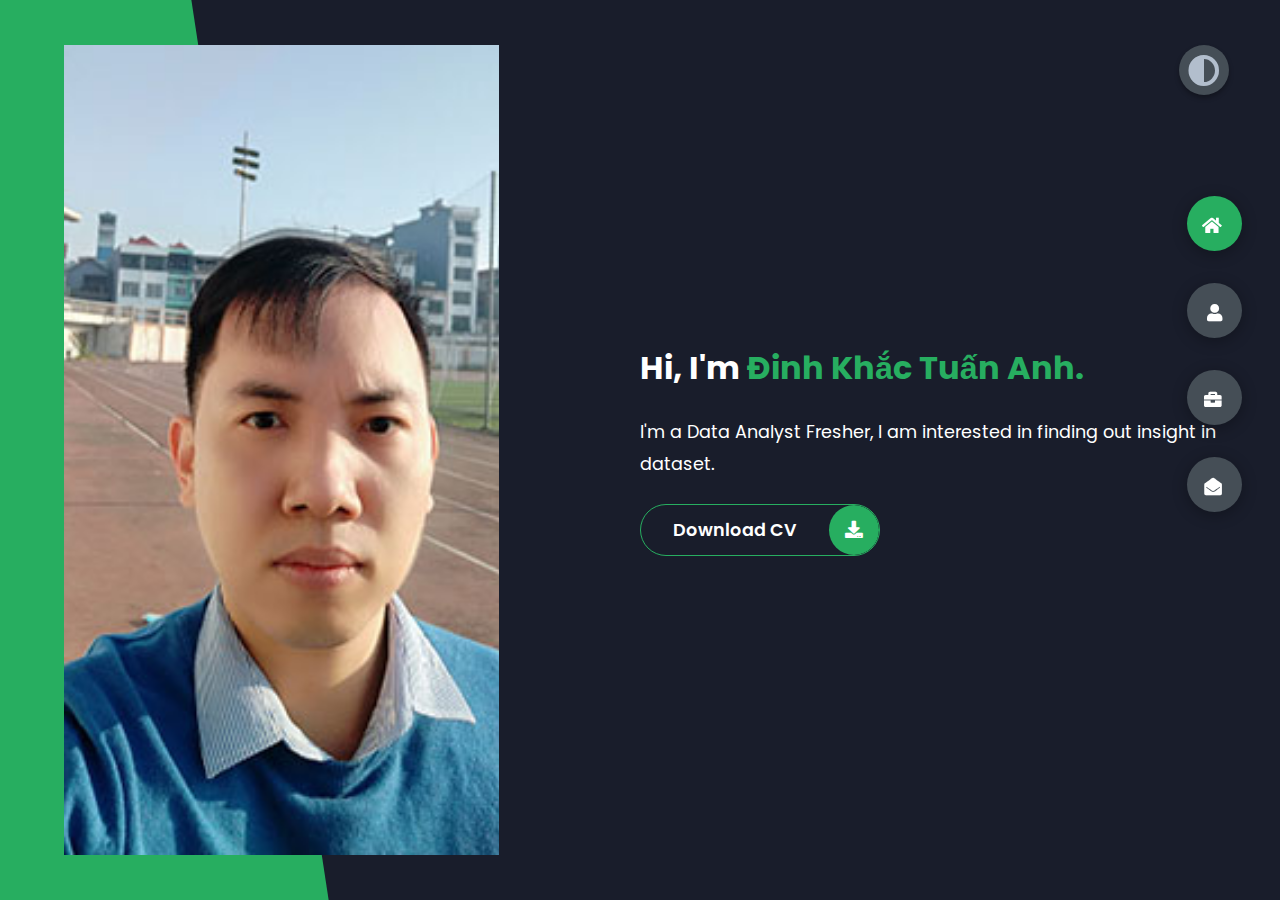
==== index.html @ 90bd2630 "02-07" ====
<!DOCTYPE html>
<html lang="en">
<head>
    <meta charset="UTF-8">
    <meta http-equiv="X-UA-Compatible" content="IE=edge">
    <meta name="viewport" content="width=device-width, initial-scale=1.0">
    <title>dktuananh</title>
    <link href="img/logo-dktuananh.png" rel="icon">
    <link rel="stylesheet" href="styles/styles.css">
    <link rel="preconnect" href="https://fonts.googleapis.com">
    <link rel="preconnect" href="https://fonts.gstatic.com" crossorigin>
    <link rel="stylesheet" href="https://cdnjs.cloudflare.com/ajax/libs/font-awesome/5.15.4/css/all.min.css" integrity="sha512-1ycn6IcaQQ40/MKBW2W4Rhis/DbILU74C1vSrLJxCq57o941Ym01SwNsOMqvEBFlcgUa6xLiPY/NS5R+E6ztJQ==" crossorigin="anonymous" referrerpolicy="no-referrer" />
    <link href="https://fonts.googleapis.com/css2?family=Poppins:wght@400;500;600;700;800&display=swap" rel="stylesheet">
</head>
<body class="main-content">
    <header class="container header active" id="home">
        <div class="header-content">
            <div class="left-header">
                <div class="h-shape"></div>
                <div class="image">
                    <img src="img/hero.jpg" alt="">
                </div>
            </div>
            <div class="right-header">
                <h1 class="name">
                    Hi, I'm <span>Đinh Khắc Tuấn Anh.</span>
                </h1>
                <p>
                    I'm a Data Analyst Fresher, I am interested in finding out insight in dataset.
                </p>
                <div class="btn-con">
                    <a href="" class="main-btn">
                        <span class="btn-text">Download CV</span>
                        <span class="btn-icon"><i class="fas fa-download"></i></span>
                    </a>
                </div>
            </div>
        </div>
    </header>
    <main>
        <section class="container about" id="about">
            <div class="main-title">
                <h2>About <span>me</span></h2>
            </div>

            <p style="font-size:160%;">
                I am motivated by the belief that data can be used to make better decisions.
            </p>
            <p style="font-size:160%;">
                I wants to be able to make it easier for people to understand data and use data efficiently.
            </p>

            <div class="about-stats">
                <h3 class="stat-title">My Skills</h3>
                <div class="progress-bars">
                    <div class="progress-bar">
                        <h4 class="prog-title">Python</h4>
                        <div class="prog-p">
                            <p> - Data Visualization</p>
                            <p> - Data Modeling</p>
                            <p> - Data Scraping</p>
                        </div>
                    </div>
                    <div class="progress-bar">
                        <p class="prog-title">SQL</p>
                        <div class="prog-p">
                            <p> - Create a database </p>
                            <p> - Query for data analysis and extraction </p>
                        </div>
                    </div>
                    <div class="progress-bar">
                        <p class="prog-title">Excel</p>
                        <div class="prog-p">
                            <p> - Privot Table </p>
                            <p> - Power Query </p>
                            <p> - VBA </p>
                        </div>
                    </div>
                    <div class="progress-bar">
                        <p class="prog-title">Google Spreadsheet</p>
                        <div class="prog-p">
                            <p> - Google script </p>
                            <p> - Analysis of financial ratios </p>
                        </div>
                    </div>
                    <div class="progress-bar">
                        <p class="prog-title">Power BI, Tableau</p>
                        <div class="prog-p">
                            <p> - Import data, Data modeling </p>
                            <p> - Calculate measure </p>
                            <p> - Create Dashboard </p>
                        </div>
                    </div>
                </div>
            </div>
            <h4 class="stat-title">Education</h4>
            <div class="timeline">
                <div class="timeline-item">
                    <div class="tl-icon">
                        <i class="fas fa-briefcase"></i>
                    </div>
                    <p class="tl-duration">2011 - 2015</p>
                    <h5>Bachelor’s degree in Finance - Banking<span> - VNU University of Economics & Business</span></h5>
                </div>

            </div>
            <h4 class="stat-title">My Timeline</h4>
            <div class="timeline">
                <div class="timeline-item">
                    <div class="tl-icon">
                        <i class="fas fa-briefcase"></i>
                    </div>
                    <p class="tl-duration">2018 - present</p>
                    <h5>Staff – Unemployment Insurance<span> - Ha Noi Department of Center of Employment Service</span></h5>
                    <p>
                        Procedure for dossiers of application for benefit for unemployment insurance.
                    </p>
                </div>
                <div class="timeline-item">
                    <div class="tl-icon">
                        <i class="fas fa-briefcase"></i>
                    </div>
                    <p class="tl-duration">2016 - 2018</p>
                    <h5>Staff – Social Protection<span> - Office Labour, War Invalids and Social Affairs at Hoai Duc District.</span></h5>
                    <p>
                        Phụ trách thẩm định hồ sơ Bảo trợ xã hội.
                    </p>
                </div>

            </div>
        </section>
        <section class="container" id="portfolio">
            <div class="main-title">
                <h2>My <span>Portfolio</span></h2>
            </div>
            <p class="port-text">
                Here is some of my project that I've done.
            </p>
            <div class="portfolios">
                <div class="portfolio-item">
                    <div class="image">
                        <img src="https://raw.githubusercontent.com/dktuananh/Power-BI/main/Comparative Analysis Dashboard/comparative-analysis-dashboard.JPG" alt="">
                    </div>
                    <div class="hover-items">
                        <a href="comparative-analysis-dashboard.html" title="More Details" target="_blank" rel="noopener noreferrer"><h2>Comparative Analysis Dashboard)</h2></a>
                    </div>
                </div>
                <div class="portfolio-item">
                    <div class="image">
                        <img src="https://raw.githubusercontent.com/dktuananh/house-price-prediction/main/house-price.jpg" alt="">
                    </div>
                    <div class="hover-items">
                        <a href="house-price-prediction.html" title="More Details" target="_blank" rel="noopener noreferrer"><h2>House Price Prediction (Python)</h2></a>
                    </div>
                </div>
                <div class="portfolio-item">
                    <div class="image">
                        <img src="img/financial complaint.JPG" alt="">
                    </div>
                    <div class="hover-items">
                        <a href="https://public.tableau.com/app/profile/tuan.anh6869/viz/FianancialComplaint/FinancialComplant?publish=yes" title="More Details" target="_blank" rel="noopener noreferrer"><h2>Financial Complaintt (Tabeleau)</h2></a>
                    </div>
                </div>
                <div class="portfolio-item">
                    <div class="image">
                        <img src="https://raw.githubusercontent.com/dktuananh/sales-reporting/main/sales-report-5.JPG" alt="">
                    </div>
                    <div class="hover-items">
                        <a href="sales-report.html" title="More Details" target="_blank" rel="noopener noreferrer"><h2>Sales report (Python)</h2></a>
                    </div>
                </div>
                <div class="portfolio-item">
                    <div class="image">
                        <img src="https://raw.githubusercontent.com/dktuananh/sql/main/data-analysis/Diagram.JPG" alt="">
                    </div>
                    <div class="hover-items">
                        <a href="https://github.com/dktuananh/sql/tree/main/data-analysis" title="More Details" target="_blank" rel="noopener noreferrer"><h2>Data Analysis (SQL)</h2></a>
                    </div>
                </div>
                <div class="portfolio-item">
                    <div class="image">
                        <img src="https://raw.githubusercontent.com/dktuananh/sql/main/thuexe/car-rental.JPG" alt="">
                    </div>
                    <div class="hover-items">
                        <a href="https://github.com/dktuananh/sql/tree/main/thuexe" title="More Details" target="_blank" rel="noopener noreferrer"><h2>Car Rental (SQL)</h2></a>
                    </div>
                </div>

            </div>
        </section>

        <section class="container contact" id="contact">
            <div class="contact-container">
                <div class="main-title">
                    <h2>Contact <span>Me</span><span class="bg-text"></span></h2>
                </div>
                <div class="contact-content-con">
                    <div class="left-contact">
                        <div class="contact-info">
                            <div class="contact-item">
                                <div class="icon">
                                    <i class="fas fa-map-marker-alt"></i>
                                    <span>Location</span>
                                </div>
                                <p>
                                    : Hoai Duc, Ha Noi, Viet Nam
                                </p>
                            </div>
                            <div class="contact-item">
                                <div class="icon">
                                    <i class="fas fa-envelope"></i>
                                    <span>Email</span>
                                </div>
                                <p>
                                    <span>: dk.tuananh@gmail.com</span>
                                </p>
                            </div>
                            <div class="contact-item">
                                <div class="icon">
                                    <i class="fas fa-user-graduate"></i>
                                    <span>Education</span>
                                </div>
                                <p>
                                    <span>: VNU Economic and Bussiness University</span>
                                </p>
                            </div>
                            <div class="contact-item">
                                <div class="icon">
                                    <i class="fas fa-mobile"></i>
                                    <span>Mobile Number</span>
                                </div>
                                <p>
                                    <span>: (+84)374548903</span>
                                </p>
                            </div>
                            <div class="contact-item">
                                <div class="icon">
                                    <i class="fas fa-language"></i>
                                    <span>Languages</span>
                                </div>
                                <p>
                                    <span>: Vietnamese, English</span>
                                </p>
                            </div>
                        </div>
                        <div class="contact-icons">
                            <div class="contact-icon">
                                <a href="www.facebook.com" target="_blank">
                                    <i class="fab fa-facebook-f"></i>
                                </a>
                                <a href="#" target="_blank">
                                    <i class="fab fa-twitter"></i>
                                </a>
                                <a href="#" target="_blank">
                                    <i class="fab fa-github"></i>
                                </a>
                                <a href="#" target="_blank">
                                    <i class="fab fa-youtube"></i>
                                </a>
                            </div>
                        </div>
                    </div>

                </div>
            </div>
        </section>
    </main>

    <div class="controls">
        <div class="control active-btn" data-id="home" >
            <div class="icon">
                <i class="fas fa-home"></i>
            </div>
            <span>HOME</span>
        </div>
        <div class="control" data-id="about">
            <div class="icon">
                <i class="fas fa-user"></i>
            </div>
            <span>ABOUT</span>
        </div>
        <div class="control" data-id="portfolio">
            <div class="icon">
                <i class="fas fa-briefcase"></i>
            </div>
            <span>PORTFOLIO</span>
        </div>
        <div class="control" data-id="contact">
            <div class="icon">
                <i class="fas fa-envelope-open"></i>
            </div>
            <span>CONTACT</span>
        </div>
    </div>
    <div class="theme-btn">
        <i class="fas fa-adjust"></i>
    </div>
    <script src="app.js"></script>
</body>
</html>
---- styles/styles.css ----
* {
  margin: 0;
  padding: 0;
  box-sizing: border-box;
  list-style: none;
}

:root {
  --color-primary: #191d2b;
  --color-secondary: #27AE60;
  --color-white: #FFFFFF;
  --color-black: #000;
  --color-grey0: #f8f8f8;
  --color-grey-1: #dbe1e8;
  --color-grey-2: #b2becd;
  --color-grey-3: #6c7983;
  --color-grey-4: #454e56;
  --color-grey-5: #2a2e35;
  --color-grey-6: #12181b;
  --br-sm-2: 14px;
  --box-shadow-1: 0 3px 15px rgba(0,0,0,.3);
}

.light-mode {
  --color-primary: #FFFFFF;
  --color-secondary: #F56692;
  --color-white: #454e56;
  --color-black: #000;
  --color-grey0: #f8f8f8;
  --color-grey-1: #6c7983;
  --color-grey-2: #6c7983;
  --color-grey-3: #6c7983;
  --color-grey-4: #454e56;
  --color-grey-5: #f8f8f8;
  --color-grey-6: #12181b;
}

body {
  background-color: var(--color-primary);
  font-family: "Poppins", sans-serif;
  font-size: 1.1rem;
  color: var(--color-white);
  transition: all 0.4s ease-in-out;
}

a {
  display: inline-block;
  text-decoration: none;
  color: inherit;
  font-family: inherit;
}

header {
  min-height: 100vh;
  color: var(--color-white);
  overflow: hidden;
  padding: 0 !important;
}

section {
  min-height: 100vh;
  width: 100%;
  position: absolute;
  left: 0;
  top: 0;
  padding: 3rem 18rem;
}

.container {
  display: none;
  transform: translateY(-100%) scale(0);
  transition: all 0.4s ease-in-out;
  background-color: var(--color-primary);
}
/* Three image containers (use 25% for four, and 50% for two, etc) */
.column {
  float: left;
  width: 50%;
  padding: 5px;
}

/* Clear floats after image containers */
.row::after {
  content: "";
  clear: both;
  display: table;
}

.active {
  display: block;
  animation: appear 1s ease-in-out;
  transform: translateY(0) scaleY(1);
}
@keyframes appear {
  0% {
    transform: translateY(-100%) scaleY(0);
  }
  100% {
    transform: translateY(0) scaleY(1);
  }
}


.controls {
    position: fixed;
    top: 20%;
    right: 3%;
    display: flex;
    flex-direction: column;
    align-items: flex-end;
}
.controls .control {
    padding: 1rem;
    background-color: var(--color-grey-4);
    width: 55px;
    height: 55px;
    border-radius: 50%;
    margin: 1rem 0;
    border-radius: 50px;
    text-align: center;
    box-shadow: var(--box-shadow-1);
    overflow: hidden;
    transition: all 0.3s ease-in-out;
}

.controls .active-btn {
  background-color: var(--color-secondary);
  transition: all 0.4s ease-in-out;
}

.controls .control .icon{
    cursor: pointer;
    display: inline-block;
    height: 60px;
    width: 60px;
    float: right;
    border-radius: 50px;
    line-height: 60px;
}

.controls .control .icon i {
    color: #FFFFFF;
    line-height: 60px;
    float: right;
    border-radius: 50px;
    margin-right: 0.2rem;
    line-height: 1.8rem;
}

.controls .control span{
    color: #FFFFFF;
    font-size: 18px;
    font-weight: 500;
    line-height: 1.8rem;
}

.controls .control:hover, .controls.control:active{
    width: 200px;
    transition: all 0.3s ease-out;
}


.theme-btn {
  top: 5%;
  right: 4%;
  width: 50px;
  height: 50px;
  border-radius: 50%;
  background-color: var(--color-grey-4);
  cursor: pointer;
  position: fixed;
  display: flex;
  justify-content: center;
  align-items: center;
  box-shadow: 0 3px 5px rgba(0, 0, 0, 0.3);
  transition: all 0.1s ease-in-out;
}
.theme-btn:active {
  transform: translateY(-3px);
}
.theme-btn i {
  font-size: 2rem;
  color: var(--color-grey-2);
  pointer-events: none;
}

/*Header-content*/
.header-content {
  display: grid;
  grid-template-columns: repeat(2, 1fr);
  min-height: 100vh;
}
.header-content .left-header {
  display: flex;
  align-items: center;
  position: relative;
}
.header-content .left-header .h-shape {
  transition: all 0.4s ease-in-out;
  width: 65%;
  height: 100%;
  background-color: var(--color-secondary);
  position: absolute;
  left: 0;
  top: 0;
  z-index: -1;
  clip-path: polygon(0 0, 46% 0, 79% 100%, 0% 100%);
}
.header-content .left-header .image {
  border-radius: var(--br-sm-2);
  height: 90%;
  width: 68%;
  margin-left: 4rem;
  background-color: var(--color-white);
  transition: all 0.4s ease-in-out;
}
.header-content .left-header .image img {
  width: 100%;
  height: 100%;
  object-fit: cover;
  transition: all 0.4s ease-in-out;
  filter: grayscale(0);
}
.header-content .left-header .image img:hover {
  filter: grayscale(0);
}
.header-content .right-header {
  display: flex;
  flex-direction: column;
  justify-content: center;
  padding-right: 1rem;
}
.header-content .right-header .name {
  font-size: 2rem;
}
.header-content .right-header .name span {
  color: var(--color-secondary);
}
.header-content .right-header p {
  margin: 1.5rem 0;
  line-height: 2rem;
}

/*About*/
.about-container {
  display: grid;
  grid-template-columns: repeat(2, 1fr);
  padding-top: 3.5rem;
  padding-bottom: 2rem;
  text-align: center;
}
.about-container .right-about {
  display: grid;
  grid-template-columns: repeat(2, 1fr);
  grid-gap: 2rem;
}
.about-container .right-about .about-item {
  border: 1px solid var(--color-grey-5);
  border-radius: 5px;
  transition: all 0.4s ease-in-out;
  box-shadow: 1px 2px 15px rgba(0, 0, 0, 0.1);
}
.about-container .right-about .about-item:hover {
  cursor: default;
  transform: translateY(-5px);
  border: 1px solid var(--color-secondary);
  box-shadow: 1px 4px 15px rgba(0, 0, 0, 0.32);
}
.about-container .right-about .about-item .abt-text {
  padding: 1.5rem;
  display: flex;
  flex-direction: column;
}
.about-container .right-about .about-item .abt-text .large-text {
  font-size: 3rem;
  font-weight: 700;
  color: var(--color-secondary);
}
.about-container .right-about .about-item .abt-text .small-text {
  padding-left: 3rem;
  position: relative;
  text-transform: uppercase;
  font-size: 1.2rem;
  color: var(--color-grey-1);
  letter-spacing: 2px;
}
.about-container .right-about .about-item .abt-text .small-text::before {
  content: "";
  position: absolute;
  left: 0;
  top: 15px;
  width: 2rem;
  height: 2px;
  background-color: var(--color-grey-5);
}
.about-container .left-about {
  padding-right: 1rem;
}
.about-container .left-about p {
  line-height: 1rem;
  padding: 1rem;
  color: var(--color-grey-1);
}
.about-container .left-about h4 {
  font-size: 2rem;
  text-transform: uppercase;
}

.about-stats {
  padding-bottom: 4rem;
}
.about-stats .progress-bars {
  display: grid;
  grid-template-columns: repeat(2, 1fr);
  grid-gap: 2rem;
}
.about-stats .progress-bars .progress-bar {
  display: flex;
  flex-direction: column;
}
.about-stats .progress-bars .progress-bar .prog-title {
  text-transform: uppercase;
  font-weight: 1000;
  font-size: 2rem;
}
.about-stats .progress-bars .progress-bar .prog-p {
  font-size: 1.5rem;
  margin-left: 5rem;
  text-align: left;
}
.about-stats .progress-bars .progress-bar .progress-con {
  display: flex;
  align-items: center;
}
.about-stats .progress-bars .progress-bar .progress-con .prog-text {
  color: var(--color-grey-2);
}
.about-stats .progress-bars .progress-bar .progress-con .progress {
  width: 100%;
  height: 0.45rem;
  background-color: var(--color-grey-4);
  margin-left: 1rem;
  position: relative;
}
.about-stats .progress-bars .progress-bar .progress-con .progress span {
  position: absolute;
  top: 0;
  left: 0;
  height: 100%;
  background-color: var(--color-secondary);
  transition: all 0.4s ease-in-out;
  width: 60%;
}
.about-stats .progress-bars .progress-bar .progress-con .progress .html {
  width: 80%;
}
.about-stats .progress-bars .progress-bar .progress-con .progress .css {
  width: 95%;
}
.about-stats .progress-bars .progress-bar .progress-con .progress .js {
  width: 75%;
}
.about-stats .progress-bars .progress-bar .progress-con .progress .react {
  width: 60%;
}
.about-stats .progress-bars .progress-bar .progress-con .progress .node {
  width: 87%;
}
.about-stats .progress-bars .progress-bar .progress-con .progress .python {
  width: 70%;
}

.stat-title {
  text-transform: uppercase;
  font-size: 2.4rem;
  text-align: center;
  padding: 3.5rem 0;
  position: relative;
}
.stat-title::before {
  content: "";
  position: absolute;
  left: 50%;
  top: 0;
  width: 40%;
  height: 1px;
  background-color: var(--color-grey-5);
  transform: translateX(-50%);
}

/*Timeline*/
.timeline {
  display: grid;
  grid-template-columns: repeat(2, 1fr);
  grid-gap: 2rem;
  padding-bottom: 3rem;
  padding-left: 3rem;
  padding-right: 3rem;
}
.timeline .timeline-item {
  position: relative;
  padding-left: 3rem;
  border-left: 1px solid var(--color-grey-5);
}
.timeline .timeline-item .tl-icon {
  position: absolute;
  left: -27px;
  top: 0;
  background-color: var(--color-secondary);
  width: 50px;
  height: 50px;
  border-radius: 50%;
  display: flex;
  align-items: center;
  justify-content: center;
}
.timeline .timeline-item .tl-icon i {
  font-size: 1.3rem;
}
.timeline .timeline-item .tl-duration {
  padding: 0.2rem 0.6rem;
  background-color: var(--color-grey-5);
  border-radius: 15px;
  display: inline-block;
  font-size: 1rem;
  text-transform: uppercase;
  font-weight: 500;
}
.timeline .timeline-item h5 {
  padding: 1rem 0;
  text-transform: uppercase;
  font-size: 1.3rem;
  font-weight: 600;
}
.timeline .timeline-item h5 span {
  color: var(--color-grey-2);
  font-weight: 500;
  font-size: 1.2rem;
}
.timeline .timeline-item p {
  color: var(--color-grey-2);
}

.port-text {
  padding: 2rem 0;
  text-align: center;
}

.portfolios {
  display: grid;
  grid-template-columns: repeat(3, 1fr);
  grid-gap: 2rem;
  margin-top: 3rem;
}
.portfolios .portfolio-item {
  position: relative;
  border-radius: 15px;
}
.portfolios .portfolio-item img {
  width: 100%;
  height: 300px;
  object-fit: cover;
  border-radius: 15px;
}
.portfolios .portfolio-item .hover-items {
  width: 100%;
  height: 100%;
  background-color: var(--color-secondary);
  position: absolute;
  left: 0;
  top: 0;
  border-radius: 15px;
  display: flex;
  justify-content: center;
  align-items: center;
  flex-direction: column;
  text-align: center;
  opacity: 0;
  transform: scale(0);
  transition: all 0.4s ease-in-out;
}
.portfolios .portfolio-item .hover-items h3 {
  font-size: 1.5rem;
  color: var(--color-white);
  margin-bottom: 1.5rem;
}
.portfolios .portfolio-item .hover-items .icons {
  display: flex;
  justify-content: center;
  align-items: center;
}
.portfolios .portfolio-item .hover-items .icons .icon {
  background-color: var(--color-primary);
  border-radius: 50%;
  width: 50px;
  height: 50px;
  display: flex;
  align-items: center;
  justify-content: center;
  margin: 0 1rem;
  cursor: pointer;
  transition: all 0.4s ease-in-out;
}
.portfolios .portfolio-item .hover-items .icons .icon i {
  font-size: 1.5rem;
  color: var(--color-white);
  margin: 0 1rem;
}
.portfolios .portfolio-item .hover-items .icons .icon:hover {
  background-color: var(--color-white);
}
.portfolios .portfolio-item .hover-items .icons .icon:hover i {
  color: var(--color-primary);
}

.portfolio-item:hover .hover-items {
  opacity: 1;
  transform: scale(1);
}

.contact-content-con {
  display: flex;
  padding-top: 3.5rem;
}
.contact-content-con .left-contact {
  flex: 3;
  margin-left: 2rem;
  margin-right: 2rem;
}
.contact-content-con .left-contact h4 {
  margin-top: 1rem;
  font-size: 2rem;
  text-transform: uppercase;
}
.contact-content-con .left-contact p {
  margin: 1rem 0;
  line-height: 2rem;
}
.contact-content-con .left-contact .contact-info .contact-item {
  display: flex;
  align-items: center;
  justify-content: space-between;
}
.contact-content-con .left-contact .contact-info .contact-item p {
  margin: 0.3rem 0 !important;
  padding: 0 !important;

}
.contact-content-con .left-contact .contact-info .contact-item .icon {
  display: grid;
  grid-template-columns: 40px 1fr;
}
.contact-content-con .left-contact .contact-info .contact-item .icon i {
    display: flex;
    align-items: center;
    font-size: 1.3rem;
}
.contact-content-con .left-contact .contact-icon {
  display: flex;
  margin-top: 2rem;
  justify-content: center;
}
.contact-content-con .left-contact .contact-icon a {
  display: flex;
  align-items: center;
  color: var(--color-white);
  background-color: var(--color-grey-5);
  cursor: pointer;
  justify-content: center;
  width: 50px;
  height: 50px;
  border-radius: 50%;
  margin: 0 0.4rem;
  transition: all 0.4s ease-in-out;
}
.contact-content-con .left-contact .contact-icon a:hover {
  background-color: var(--color-secondary);
}
.contact-content-con .left-contact .contact-icon a:hover i {
  color: var(--color-primary);
}
.contact-content-con .left-contact .contact-icon a i {
  display: flex;
  align-items: center;
  justify-content: center;
  font-size: 1.3rem;
}
.contact-content-con .right-contact {
  flex: 3;
  margin-left: 3rem;
}
.contact-content-con .right-contact .input-control {
  margin: 1.5rem 0;
}
.contact-content-con .right-contact .input-control input, .contact-content-con .right-contact .input-control textarea {
  border-radius: 30px;
  font-weight: inherit;
  font-size: inherit;
  font-family: inherit;
  padding: 0.8rem 1.1rem;
  outline: none;
  border: none;
  background-color: var(--color-grey-5);
  width: 100%;
  color: var(--color-white);
  resize: none;
}
.contact-content-con .right-contact .i-c-2 {
  display: flex;
}
.contact-content-con .right-contact .i-c-2 :last-child {
  margin-left: 1.5rem;
}
.contact-content-con .right-contact .submit-btn {
  display: flex;
  justify-content: flex-start;
}

/*Independed components*/
.btn-con {
  display: flex;
  align-self: flex-start;
}

.main-btn {
  border-radius: 30px;
  color: inherit;
  font-weight: 600;
  position: relative;
  border: 1px solid var(--color-secondary);
  display: flex;
  align-self: flex-start;
  align-items: center;
  overflow: hidden;
}
.main-btn .btn-text {
  padding: 0 2rem;
}
.main-btn .btn-icon {
  background-color: var(--color-secondary);
  display: flex;
  align-items: center;
  justify-content: center;
  border-radius: 50%;
  padding: 1rem;
}
.main-btn::before {
  content: "";
  position: absolute;
  top: 0;
  right: 0;
  transform: translateX(100%);
  transition: all 0.4s ease-out;
  z-index: -1;
}
.main-btn:hover {
  transition: all 0.4s ease-out;
}
.main-btn:hover::before {
  width: 100%;
  height: 100%;
  background-color: var(--color-secondary);
  transform: translateX(0);
  transition: all 0.4s ease-out;
}

.main-title {
  text-align: center;
}
.main-title h2 {
  position: relative;
  text-transform: uppercase;
  font-size: 4rem;
  font-weight: 700;
  margin: 10px;
}
.main-title h2 span {
  color: var(--color-secondary);
}
.main-title h2 .bg-text {
  position: absolute;
  top: 50%;
  left: 50%;
  color: var(--color-grey-5);
  transition: all 0.4s ease-in-out;
  z-index: -1;
  transform: translate(-50%, -50%);
  font-weight: 800;
  font-size: 6.3rem;
}

.about-container .left-about p {
  padding-left: 0;
}

@media screen and (max-width: 600px) {
  header {
    padding: 0 !important;
  }

  .theme-btn {
    width: 50px;
    height: 50px;
  }

  .header-content {
    grid-template-columns: repeat(1, 1fr);
    padding-bottom: 6rem;
  }

  .left-header .h-shape {
    display: none;
  }

  .right-header {
    grid-row: 1;
    padding-right: 0rem !important;
    width: 100%;
    margin: 0 auto;
  }
  .right-header .name {
    font-size: 2.5rem !important;
    text-align: center;
    padding-top: 1rem;
  }

  .header-content .left-header .image {
    margin: 0 auto;
    width: 80%;
  }

  .controls {
    top: auto;
    bottom: 0;
    justify-content: center;
    left: 50%;
    width: 50%;

  }
  .controls .control {
    margin: 0.5rem 0.3rem;
  }

  .about-container {
    grid-template-columns: repeat(1, 1fr);
  }
  .about-container .right-about {
    grid-template-columns: repeat(1, 1fr);
    padding-top: 0.5rem;
  }
  .about-container .left-about {
    padding-right: 0;
  }
  .about-container .left-about p {
    padding-left: 0;
  }

  .timeline {
    grid-template-columns: repeat(1, 1fr);
    padding-bottom: 6rem;

  }

  .container {
    padding: 1em 1.5rem !important;
  }

  .about-stats .progress-bars {
    grid-template-columns: repeat(1, 1fr);
  }

  .portfolios {
    grid-template-columns: repeat(1, 1fr);
    padding-bottom: 6rem;
    margin-top: 1rem;
  }

  .contact-content-con {
    flex-direction: column;
  }
  .contact-content-con .right-contact {
    margin-left: 0;
    margin-top: 2.5rem;
  }

  .contact-content-con .right-contact .i-c-2 {
    flex-direction: column;
  }

  .contact-content-con .right-contact .i-c-2 :last-child {
    margin-left: 0;
    margin-top: 1.5rem;
  }

  .contact-content-con .right-contact {
    margin-bottom: 6rem;
  }

  .contact-item {
    flex-direction: column;
    margin: 1rem 0;
  }
  .contact-item p {
    font-size: 15px;
    color: var(--color-grey-2);
  }
  .contact-item span {
    font-size: 15px;
  }
  .contact-item .icon {
    grid-template-columns: 25px 1fr;
  }

  .main-title h2 {
    font-size: 2rem;
  }
  .main-title h2 span {
    font-size: 2.3rem;
  }
  .main-title h2 .bg-text {
    font-size: 2.3rem;
  }
}
@media screen and (max-width: 1432px) {
  .container {
    padding: 1rem 1.5rem;
  }

  .contact-content-con {
    flex-direction: column;
  }
  .contact-content-con .right-contact {
    margin-left: 0;
    margin-top: 2.5rem;
  }

  .contact-content-con .right-contact .i-c-2 {
    flex-direction: column;
  }

  .contact-content-con .right-contact .i-c-2 :last-child {
    margin-left: 0;
    margin-top: 1.5rem;
  }

  .contact-content-con .right-contact {
    margin-bottom: 6rem;
  }

  .main-title h2 .bg-text {
    font-size: 5.5rem;
  }
}
@media screen and (max-width: 1250px) {
  .blogs {
    grid-template-columns: repeat(2, 1fr);
    margin-top: 6rem;
  }

  .portfolios {
    grid-template-columns: repeat(2, 1fr);
  }

  .header-content .right-header {
    padding-right: 1rem;
  }
}
@media screen and (max-width: 660px) {
  .blogs {
    grid-template-columns: repeat(1, 1fr);
  }

  .portfolios {
    grid-template-columns: repeat(1, 1fr);
  }
}
@media screen and (max-width: 1070px) {
  .about-container {
    grid-template-columns: repeat(1, 1fr);
  }
  .about-container .right-about {
    padding-top: 2.5rem;
  }

  .main-title h2 {
    font-size: 4rem;
  }
  .main-title h2 span {
    font-size: 4rem;
  }
  .main-title h2 .bg-text {
    font-size: 4.5rem;
  }
}
@media screen and (max-width: 970px) {
  .container {
    padding: 1rem 1rem;
  }

  .about-container .left-about {
    padding-right: 0rem;
  }

  .header-content {
    grid-template-columns: repeat(1, 1fr);
    padding-bottom: 3rem;
  }

  .left-header .h-shape {
    display: none;
  }
  .left-header .image {
    width: 90% !important;
    margin: 0 auto !important;
  }

  .right-header {
    grid-row: 1;
    padding-right: 0rem !important;
    width: 90%;
    margin: 0 auto;
  }
  .right-header .name {
    font-size: 2.5rem !important;
    text-align: center;
    padding-top: 3rem;
  }
}
@media screen and (max-width: 700px) {
  .container {
    padding: 1rem 1rem;
  }

  .about-stats .progress-bars {
    grid-template-columns: repeat(1, 1fr);
  }

  .about-container .right-about {
    grid-template-columns: repeat(1, 1fr);
  }

  .timeline {
    grid-template-columns: repeat(1, 1fr);
  }

  .main-title h2 {
    font-size: 3rem;
  }
  .main-title h2 span {
    font-size: 3rem;
  }
  .main-title h2 .bg-text {
    font-size: 4rem;
  }
}

/*# code block */
.highlight-wrapper {
  display: block;
}

.highlight {
  position: relative;
  z-index: 0;
  padding: 0;
  margin: 0;
  border-radius: 4px;
}

.highlight > .chroma {
  color: #d0d0d0;
  background-color: #212121;
  position: static;
  z-index: 1;
  border-radius: 1rem;
  padding: 1rem;
}

.chroma .lntd:first-child {
  padding: 2px 2px 2px 3px;
  margin: 0;
}

.chroma .lntd:last-child {
  padding: 7px 10px 7px 7px;
  margin: 0;
}

.copy-code-button {
  position: absolute;
  z-index: 2;
  right: 0;
  top: 0;
  font-size: 13px;
  font-weight: 700;
  line-height: 14px;
  letter-spacing: 0.5px;
  width: 65px;
  color: #232326;
  background-color: #7f7f7f;
  border: 1.25px solid #232326;
  border-top-left-radius: 0;
  border-top-right-radius: 4px;
  border-bottom-right-radius: 0;
  border-bottom-left-radius: 4px;
  white-space: nowrap;
  padding: 4px 4px 5px 4px;
  margin: 0 0 0 1px;
  cursor: pointer;
  opacity: 0.6;
}

.copy-code-button:hover,
.copy-code-button:focus,
.copy-code-button:active,
.copy-code-button:active:hover {
  color: #222225;
  background-color: #b3b3b3;
  opacity: 0.8;
}

.copyable-text-area {
  position: absolute;
  height: 0;
  z-index: -1;
  opacity: .01;
}
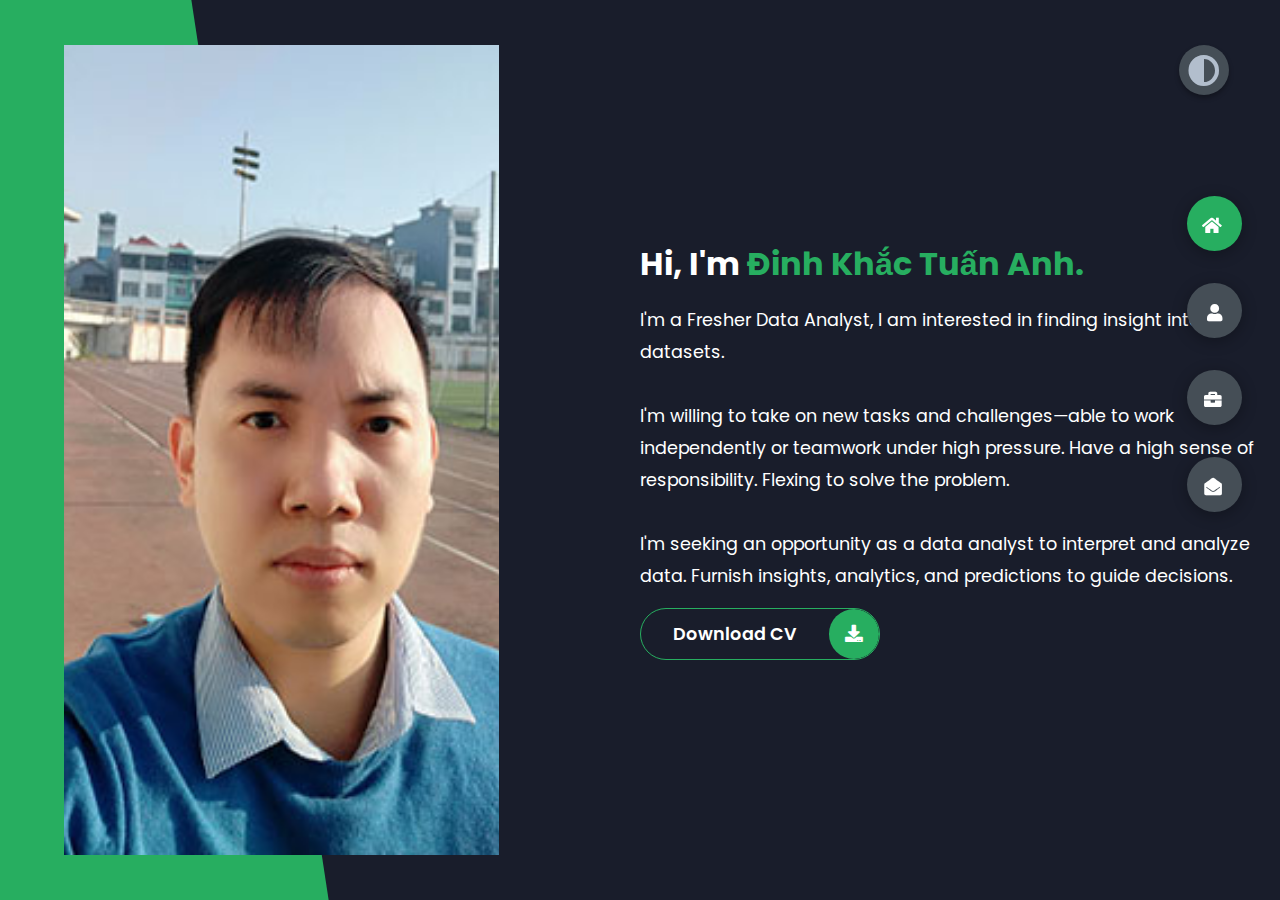
==== commit 2616293e: "up" ====
--- a/index.html
+++ b/index.html
@@ -25,11 +25,19 @@
                 <h1 class="name">
                     Hi, I'm <span>Đinh Khắc Tuấn Anh.</span>
                 </h1>
-                <p>
-                    I'm a Data Analyst Fresher, I am interested in finding out insight in dataset.
-                </p>
+                    <p>I'm a Fresher Data Analyst, I am interested in finding insight into datasets.</p>
+                    <p>
+                        I'm willing to take on new tasks and challenges—able to work independently
+                        or teamwork under high pressure.  Have a high sense of responsibility.
+                        Flexing to solve the problem.
+                    </p>
+                    <p>
+                        I'm seeking an opportunity as a data analyst to interpret and analyze data.
+                        Furnish insights, analytics, and predictions to guide decisions.
+                    </p>
+
                 <div class="btn-con">
-                    <a href="" class="main-btn">
+                    <a href="https://drive.google.com/file/d/1AiAvINXThglkCOa2mwc_0AmluTg0ikAR/view" target="_blank" class="main-btn">
                         <span class="btn-text">Download CV</span>
                         <span class="btn-icon"><i class="fas fa-download"></i></span>
                     </a>
@@ -123,7 +131,7 @@
                     <p class="tl-duration">2016 - 2018</p>
                     <h5>Staff – Social Protection<span> - Office Labour, War Invalids and Social Affairs at Hoai Duc District.</span></h5>
                     <p>
-                        Phụ trách thẩm định hồ sơ Bảo trợ xã hội.
+                        Processing social protection documents. Coordinate with other units to support the beneficiaries of social protection
                     </p>
                 </div>
 
@@ -150,7 +158,10 @@
                         <img src="https://raw.githubusercontent.com/dktuananh/house-price-prediction/main/house-price.jpg" alt="">
                     </div>
                     <div class="hover-items">
-                        <a href="house-price-prediction.html" title="More Details" target="_blank" rel="noopener noreferrer"><h2>House Price Prediction (Python)</h2></a>
+                        <a href="https://colab.research.google.com/drive/1023lRvFuukRVlsSvJxcWRREszp0MXywa?usp=sharing"
+                           title="More Details" target="_blank" rel="noopener noreferrer">
+                            <h2>House Price Prediction (Python)</h2>
+                        </a>
                     </div>
                 </div>
                 <div class="portfolio-item">
@@ -158,7 +169,10 @@
                         <img src="img/financial complaint.JPG" alt="">
                     </div>
                     <div class="hover-items">
-                        <a href="https://public.tableau.com/app/profile/tuan.anh6869/viz/FianancialComplaint/FinancialComplant?publish=yes" title="More Details" target="_blank" rel="noopener noreferrer"><h2>Financial Complaintt (Tabeleau)</h2></a>
+                        <a href="https://public.tableau.com/app/profile/tuan.anh6869/viz/FianancialComplaint/FinancialComplant?publish=yes"
+                           title="More Details" target="_blank" rel="noopener noreferrer">
+                            <h2>Financial Complaintt (Tabeleau)</h2>
+                        </a>
                     </div>
                 </div>
                 <div class="portfolio-item">
@@ -166,7 +180,10 @@
                         <img src="https://raw.githubusercontent.com/dktuananh/sales-reporting/main/sales-report-5.JPG" alt="">
                     </div>
                     <div class="hover-items">
-                        <a href="sales-report.html" title="More Details" target="_blank" rel="noopener noreferrer"><h2>Sales report (Python)</h2></a>
+                        <a href="sales-report.html"
+                           title="More Details" target="_blank" rel="noopener noreferrer">
+                            <h2>Sales report (Python)</h2>
+                        </a>
                     </div>
                 </div>
                 <div class="portfolio-item">
@@ -174,7 +191,10 @@
                         <img src="https://raw.githubusercontent.com/dktuananh/sql/main/data-analysis/Diagram.JPG" alt="">
                     </div>
                     <div class="hover-items">
-                        <a href="https://github.com/dktuananh/sql/tree/main/data-analysis" title="More Details" target="_blank" rel="noopener noreferrer"><h2>Data Analysis (SQL)</h2></a>
+                        <a href="https://github.com/dktuananh/sql/tree/main/data-analysis"
+                           title="More Details" target="_blank" rel="noopener noreferrer">
+                            <h2>Data Analysis (SQL)</h2>
+                        </a>
                     </div>
                 </div>
                 <div class="portfolio-item">
@@ -182,7 +202,10 @@
                         <img src="https://raw.githubusercontent.com/dktuananh/sql/main/thuexe/car-rental.JPG" alt="">
                     </div>
                     <div class="hover-items">
-                        <a href="https://github.com/dktuananh/sql/tree/main/thuexe" title="More Details" target="_blank" rel="noopener noreferrer"><h2>Car Rental (SQL)</h2></a>
+                        <a href="https://github.com/dktuananh/sql/tree/main/thuexe"
+                           title="More Details" target="_blank" rel="noopener noreferrer">
+                            <h2>Car Rental (SQL)</h2>
+                        </a>
                     </div>
                 </div>
 
@@ -245,17 +268,14 @@
                         </div>
                         <div class="contact-icons">
                             <div class="contact-icon">
-                                <a href="www.facebook.com" target="_blank">
+                                <a href="https://www.facebook.com/dk.tuananh/" target="_blank">
                                     <i class="fab fa-facebook-f"></i>
                                 </a>
-                                <a href="#" target="_blank">
-                                    <i class="fab fa-twitter"></i>
+                                <a href="https://www.linkedin.com/in/dktuananh/" target="_blank">
+                                    <i class="fab fa-linkedin"></i>
                                 </a>
-                                <a href="#" target="_blank">
+                                <a href="https://github.com/dktuananh" target="_blank">
                                     <i class="fab fa-github"></i>
-                                </a>
-                                <a href="#" target="_blank">
-                                    <i class="fab fa-youtube"></i>
                                 </a>
                             </div>
                         </div>
--- a/styles/styles.css
+++ b/styles/styles.css
@@ -67,10 +67,10 @@
 }
 
 .container {
-  display: none;
-  transform: translateY(-100%) scale(0);
-  transition: all 0.4s ease-in-out;
-  background-color: var(--color-primary);
+    display: none;
+    transform: translateY(-100%) scale(0);
+    transition: all 0.4s ease-in-out;
+    background-color: var(--color-primary);
 }
 /* Three image containers (use 25% for four, and 50% for two, etc) */
 .column {
@@ -237,7 +237,7 @@
   color: var(--color-secondary);
 }
 .header-content .right-header p {
-  margin: 1.5rem 0;
+  margin: 1rem 0;
   line-height: 2rem;
 }
 
@@ -442,8 +442,9 @@
 }
 
 .port-text {
-  padding: 2rem 0;
+  padding: 1rem 0;
   text-align: center;
+  font-size: 2rem;
 }
 
 .portfolios {
@@ -522,10 +523,10 @@
   display: flex;
   padding-top: 3.5rem;
 }
+
 .contact-content-con .left-contact {
-  flex: 3;
-  margin-left: 2rem;
-  margin-right: 2rem;
+  flex: 2;
+  margin:auto;
 }
 .contact-content-con .left-contact h4 {
   margin-top: 1rem;
@@ -544,7 +545,6 @@
 .contact-content-con .left-contact .contact-info .contact-item p {
   margin: 0.3rem 0 !important;
   padding: 0 !important;
-
 }
 .contact-content-con .left-contact .contact-info .contact-item .icon {
   display: grid;
@@ -585,36 +585,7 @@
   justify-content: center;
   font-size: 1.3rem;
 }
-.contact-content-con .right-contact {
-  flex: 3;
-  margin-left: 3rem;
-}
-.contact-content-con .right-contact .input-control {
-  margin: 1.5rem 0;
-}
-.contact-content-con .right-contact .input-control input, .contact-content-con .right-contact .input-control textarea {
-  border-radius: 30px;
-  font-weight: inherit;
-  font-size: inherit;
-  font-family: inherit;
-  padding: 0.8rem 1.1rem;
-  outline: none;
-  border: none;
-  background-color: var(--color-grey-5);
-  width: 100%;
-  color: var(--color-white);
-  resize: none;
-}
-.contact-content-con .right-contact .i-c-2 {
-  display: flex;
-}
-.contact-content-con .right-contact .i-c-2 :last-child {
-  margin-left: 1.5rem;
-}
-.contact-content-con .right-contact .submit-btn {
-  display: flex;
-  justify-content: flex-start;
-}
+
 
 /*Independed components*/
 .btn-con {
@@ -956,7 +927,9 @@
 
 /*# code block */
 .highlight-wrapper {
-  display: block;
+  display: flex;
+  align-items: center;
+  justify-content: center;
 }
 
 .highlight {
@@ -968,12 +941,12 @@
 }
 
 .highlight > .chroma {
-  color: #d0d0d0;
-  background-color: #212121;
-  position: static;
-  z-index: 1;
-  border-radius: 1rem;
-  padding: 1rem;
+    color: #d0d0d0;
+    background-color: #212121;
+    position: static;
+    z-index: 1;
+    border-radius: 1rem;
+    padding: 1rem;
 }
 
 .chroma .lntd:first-child {
@@ -995,7 +968,7 @@
   font-weight: 700;
   line-height: 14px;
   letter-spacing: 0.5px;
-  width: 65px;
+  width: auto;
   color: #232326;
   background-color: #7f7f7f;
   border: 1.25px solid #232326;
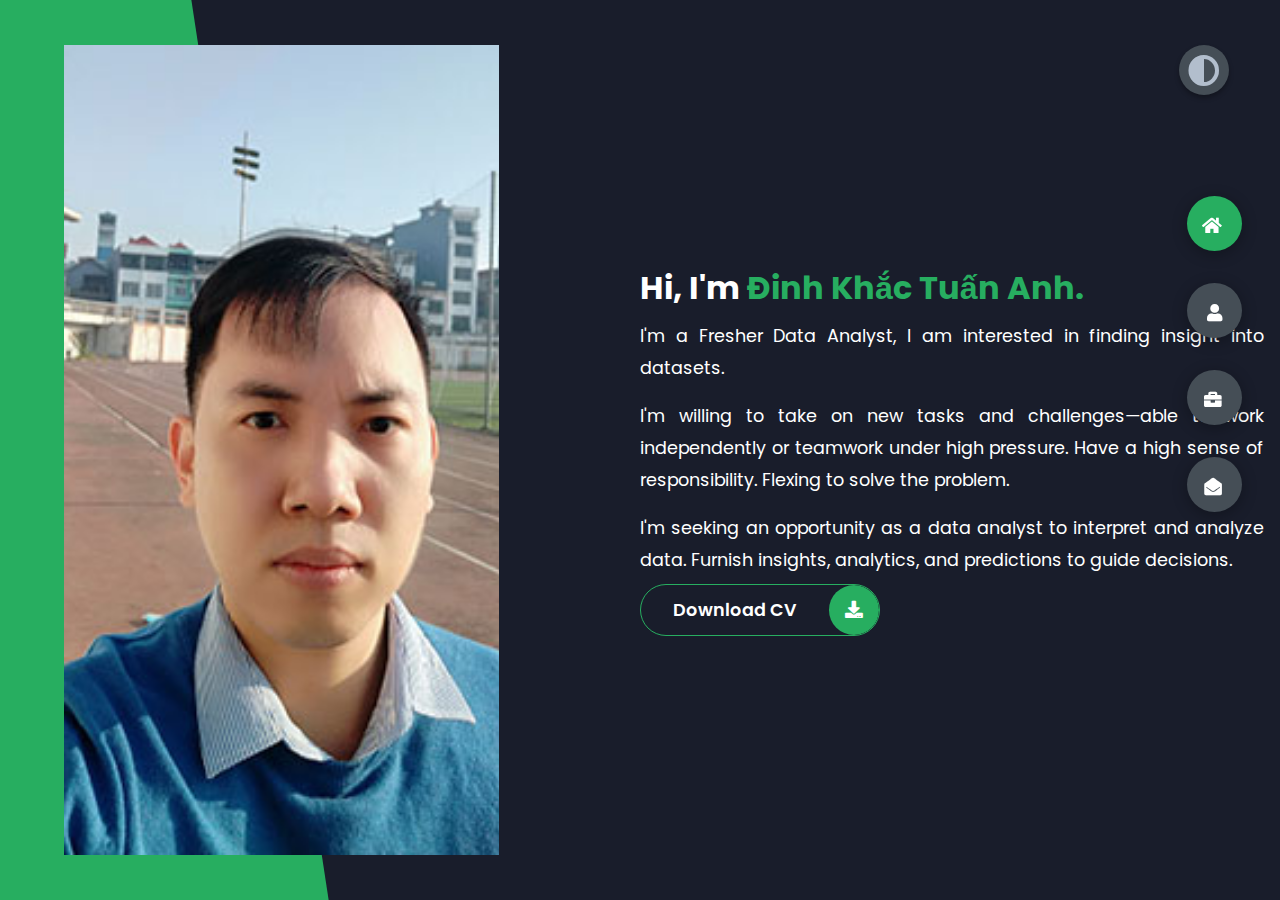
==== commit c4cd7a99: "up" ====
--- a/index.html
+++ b/index.html
@@ -37,7 +37,7 @@
                     </p>
 
                 <div class="btn-con">
-                    <a href="https://drive.google.com/file/d/1AiAvINXThglkCOa2mwc_0AmluTg0ikAR/view" target="_blank" class="main-btn">
+                    <a href="https://drive.google.com/drive/folders/1oogsZfTRRuZ1lUdLIkegXkULNe08Aqij?usp=sharing" target="_blank" class="main-btn">
                         <span class="btn-text">Download CV</span>
                         <span class="btn-icon"><i class="fas fa-download"></i></span>
                     </a>
@@ -50,14 +50,14 @@
             <div class="main-title">
                 <h2>About <span>me</span></h2>
             </div>
-
-            <p style="font-size:160%;">
-                I am motivated by the belief that data can be used to make better decisions.
-            </p>
-            <p style="font-size:160%;">
-                I wants to be able to make it easier for people to understand data and use data efficiently.
-            </p>
-
+            <div style="font-size:1.5rem; text-align: center;">
+                <p>
+                    I am motivated by the belief that data can be used to make better decisions.
+                </p>
+                <p>
+                    I wants to be able to make it easier for people to understand data and use data efficiently.
+                </p>
+            </div>
             <div class="about-stats">
                 <h3 class="stat-title">My Skills</h3>
                 <div class="progress-bars">
--- a/styles/styles.css
+++ b/styles/styles.css
@@ -237,8 +237,9 @@
   color: var(--color-secondary);
 }
 .header-content .right-header p {
-  margin: 1rem 0;
+  margin: 0.5rem 0;
   line-height: 2rem;
+  text-align: justify;
 }
 
 /*About*/
@@ -249,6 +250,7 @@
   padding-bottom: 2rem;
   text-align: center;
 }
+
 .about-container .right-about {
   display: grid;
   grid-template-columns: repeat(2, 1fr);
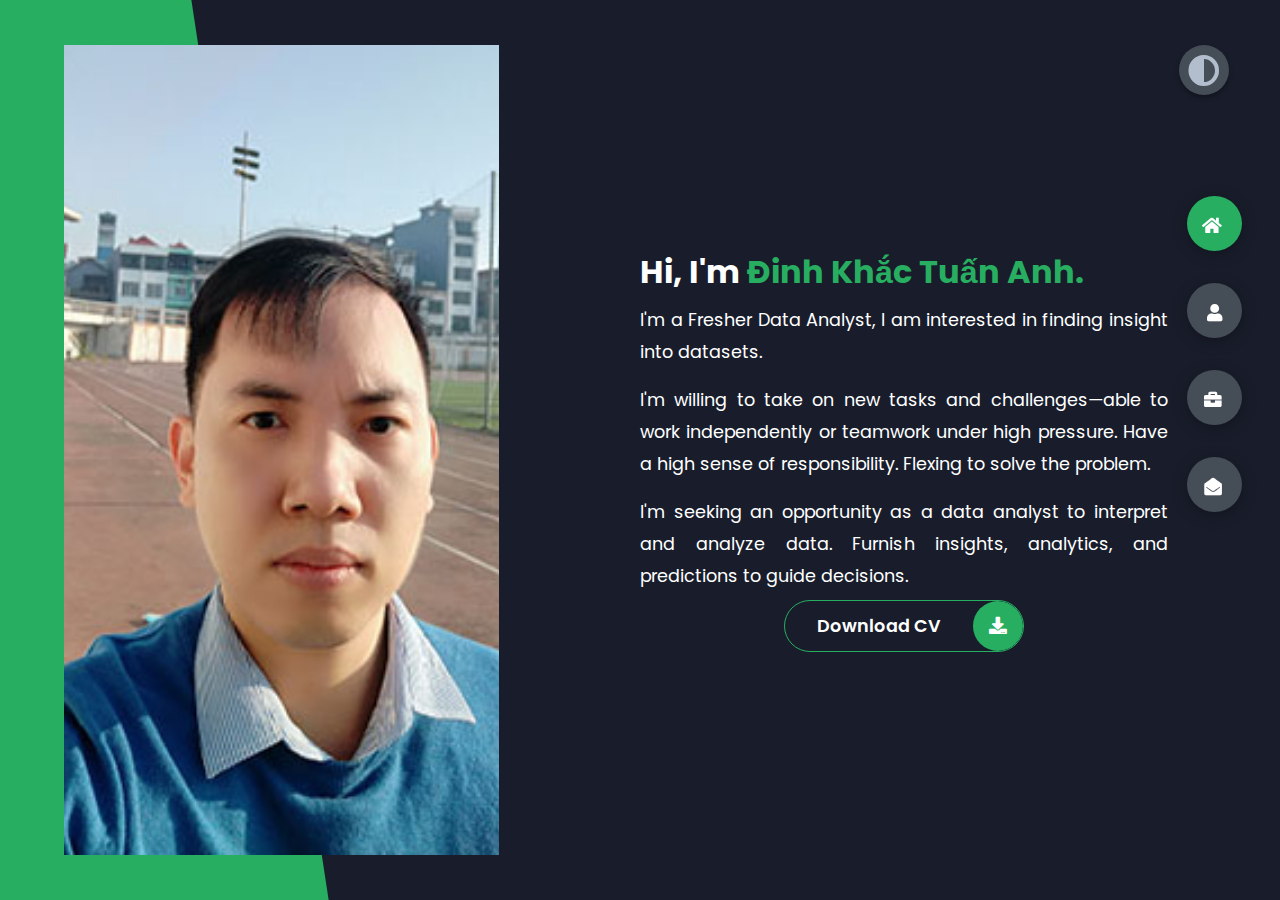
==== commit 9021a0d2: "up" ====
--- a/index.html
+++ b/index.html
@@ -74,6 +74,7 @@
                         <div class="prog-p">
                             <p> - Create a database </p>
                             <p> - Query for data analysis and extraction </p>
+                            <p> - ETL with SSIS </p>
                         </div>
                     </div>
                     <div class="progress-bar">
@@ -110,6 +111,13 @@
                     <p class="tl-duration">2011 - 2015</p>
                     <h5>Bachelor’s degree in Finance - Banking<span> - VNU University of Economics & Business</span></h5>
                 </div>
+                <div class="timeline-item">
+                    <div class="tl-icon">
+                        <i class="fas fa-briefcase"></i>
+                    </div>
+                    <p class="tl-duration">2019 - 2022</p>
+                    <h5>The Degree of Master of Science in Economic Management<span> - Vietnam National University of Agriculture</span></h5>
+                </div>
 
             </div>
             <h4 class="stat-title">My Timeline</h4>
@@ -147,12 +155,22 @@
             <div class="portfolios">
                 <div class="portfolio-item">
                     <div class="image">
+                        <img src="img/financial-analysis.JPG" alt="">
+                    </div>
+                    <div class="hover-items">
+                        <a href="https://docs.google.com/spreadsheets/d/1R8iBI1gPhOEvNoS5ud1DJqx3viHjIvfjGxSpvsk8TYM/edit?usp=sharing" title="More Details" target="_blank" rel="noopener noreferrer"><h2>Financial Analysis</h2></a>
+                    </div>
+                </div>
+
+                <div class="portfolio-item">
+                    <div class="image">
                         <img src="https://raw.githubusercontent.com/dktuananh/Power-BI/main/Comparative Analysis Dashboard/comparative-analysis-dashboard.JPG" alt="">
                     </div>
                     <div class="hover-items">
-                        <a href="comparative-analysis-dashboard.html" title="More Details" target="_blank" rel="noopener noreferrer"><h2>Comparative Analysis Dashboard)</h2></a>
-                    </div>
-                </div>
+                        <a href="comparative-analysis-dashboard.html" title="More Details" target="_blank" rel="noopener noreferrer"><h2>Comparative Analysis Dashboard</h2></a>
+                    </div>
+                </div>
+
                 <div class="portfolio-item">
                     <div class="image">
                         <img src="https://raw.githubusercontent.com/dktuananh/house-price-prediction/main/house-price.jpg" alt="">
@@ -164,6 +182,7 @@
                         </a>
                     </div>
                 </div>
+
                 <div class="portfolio-item">
                     <div class="image">
                         <img src="img/financial complaint.JPG" alt="">
--- a/styles/styles.css
+++ b/styles/styles.css
@@ -228,7 +228,7 @@
   display: flex;
   flex-direction: column;
   justify-content: center;
-  padding-right: 1rem;
+  padding-right: 7rem;
 }
 .header-content .right-header .name {
   font-size: 2rem;
@@ -240,6 +240,7 @@
   margin: 0.5rem 0;
   line-height: 2rem;
   text-align: justify;
+
 }
 
 /*About*/
@@ -592,7 +593,7 @@
 /*Independed components*/
 .btn-con {
   display: flex;
-  align-self: flex-start;
+  align-self: center;
 }
 
 .main-btn {
@@ -687,9 +688,9 @@
 
   .right-header {
     grid-row: 1;
-    padding-right: 0rem !important;
+    padding-right: auto !important;
     width: 100%;
-    margin: 0 auto;
+    margin: auto;
   }
   .right-header .name {
     font-size: 2.5rem !important;
@@ -949,6 +950,7 @@
     z-index: 1;
     border-radius: 1rem;
     padding: 1rem;
+    font-size: 1rem;
 }
 
 .chroma .lntd:first-child {
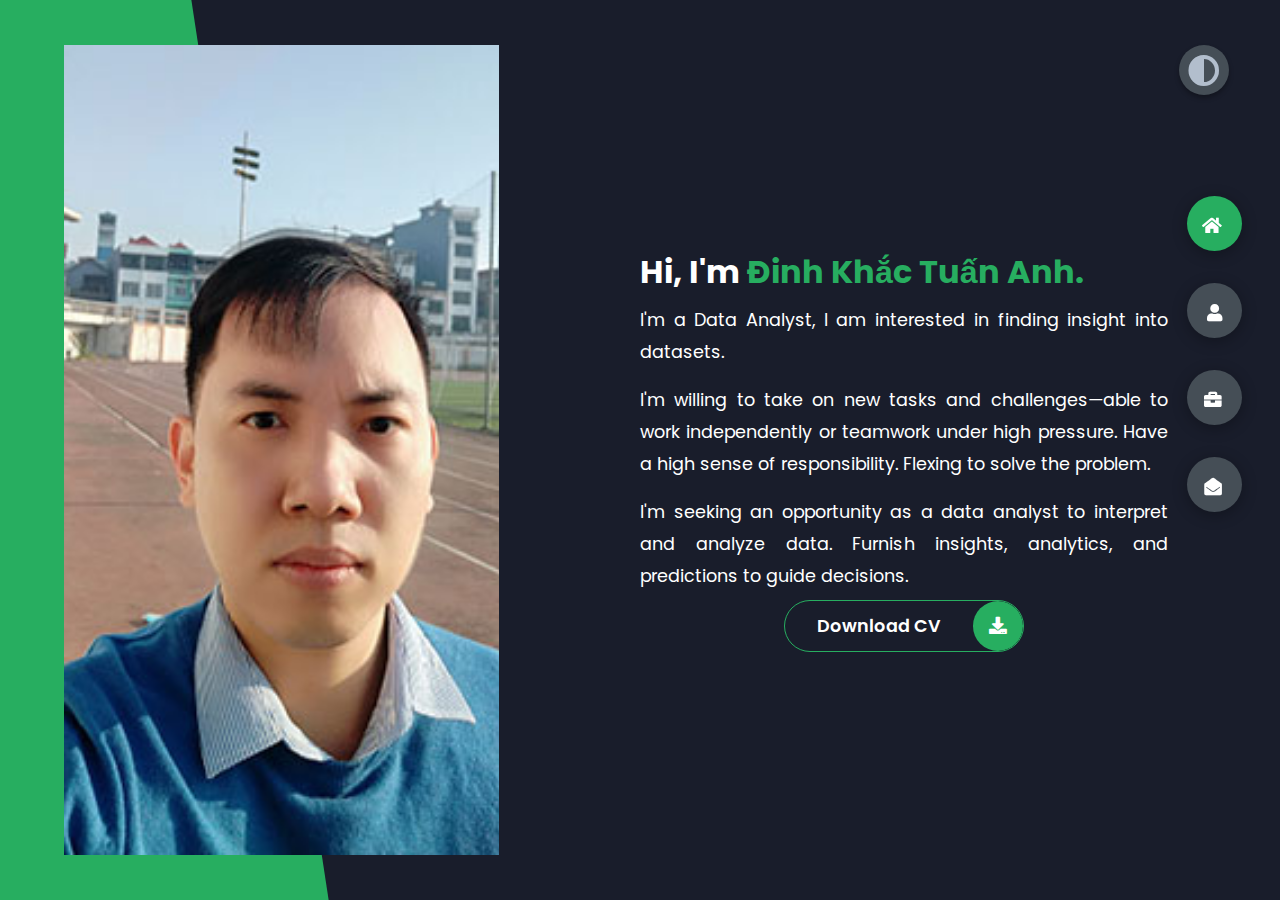
==== commit 13b2ceb9: "nka" ====
--- a/index.html
+++ b/index.html
@@ -25,7 +25,7 @@
                 <h1 class="name">
                     Hi, I'm <span>Đinh Khắc Tuấn Anh.</span>
                 </h1>
-                    <p>I'm a Fresher Data Analyst, I am interested in finding insight into datasets.</p>
+                    <p>I'm a Data Analyst, I am interested in finding insight into datasets.</p>
                     <p>
                         I'm willing to take on new tasks and challenges—able to work independently
                         or teamwork under high pressure.  Have a high sense of responsibility.
@@ -126,7 +126,20 @@
                     <div class="tl-icon">
                         <i class="fas fa-briefcase"></i>
                     </div>
-                    <p class="tl-duration">2018 - present</p>
+                    <p class="tl-duration">2022 - present</p>
+                    <h5>Finance analyst<span> - FIREANT MEDIA, JSC.</span></h5>
+                    <p>
+                        - Calculate financial ratios
+                        - Create analysis chart of corporate financial statements
+                        - Synthesize and analyze the financial situation of the business
+                        - Synthesize and analyze Stock market
+                    </p>
+                </div>
+                <div class="timeline-item">
+                    <div class="tl-icon">
+                        <i class="fas fa-briefcase"></i>
+                    </div>
+                    <p class="tl-duration">2018 - 2022</p>
                     <h5>Staff – Unemployment Insurance<span> - Ha Noi Department of Center of Employment Service</span></h5>
                     <p>
                         Procedure for dossiers of application for benefit for unemployment insurance.
@@ -142,6 +155,7 @@
                         Processing social protection documents. Coordinate with other units to support the beneficiaries of social protection
                     </p>
                 </div>
+
 
             </div>
         </section>
@@ -254,7 +268,7 @@
                                     <span>Email</span>
                                 </div>
                                 <p>
-                                    <span>: dk.tuananh@gmail.com</span>
+                                    <span>: tuananh.dkta@gmail.com</span>
                                 </p>
                             </div>
                             <div class="contact-item">
